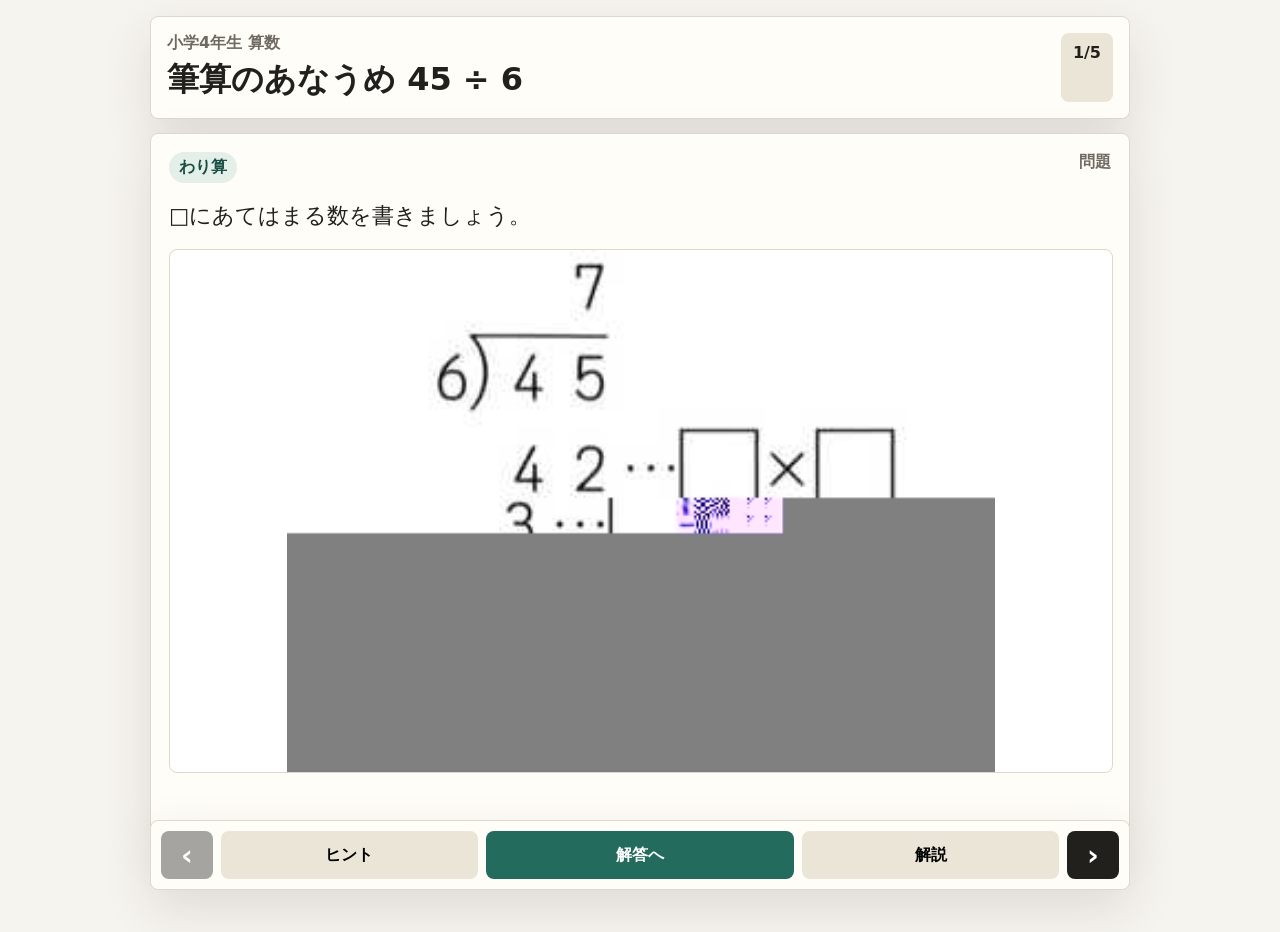
==== index.html @ 958eb4b5 "Use web-sized worksheet images" ====
<!doctype html>
<html lang="ja">
<head>
<meta charset="utf-8">
<meta name="viewport" content="width=device-width,initial-scale=1">
<title>勉強アプリ</title>
<style>
body{margin:0;background:#f6f4ef;color:#22201d;font-family:system-ui,-apple-system,BlinkMacSystemFont,"Segoe UI",sans-serif}.app{width:min(980px,100%);min-height:100vh;margin:auto;padding:16px;display:grid;grid-template-rows:auto 1fr auto;gap:14px}.top,.viewer,.controls{background:#fffdf8;border:1px solid #ded8cc;border-radius:8px;box-shadow:0 18px 50px rgba(52,45,35,.12)}.top{padding:16px;display:flex;justify-content:space-between;gap:12px}.top p{margin:0 0 4px;color:#6f6a61;font-weight:700}.top h1{margin:0;font-size:clamp(1.25rem,3vw,2rem)}.count{padding:10px 12px;border-radius:8px;background:#ebe5d8;font-weight:800}.viewer{padding:18px;overflow:auto}.meta{display:flex;justify-content:space-between;color:#6f6a61;font-weight:700;margin-bottom:14px}.badge{padding:5px 10px;border-radius:999px;background:#e4efe9;color:#174d43}.stack{display:grid;gap:14px}.text{margin:0;font-size:clamp(1.08rem,2.2vw,1.35rem);line-height:1.75;white-space:pre-wrap}.math{padding:14px;border:1px solid #cbd8d2;border-left:6px solid #236b5d;border-radius:8px;background:#f8fbf9;font-family:Consolas,monospace;font-size:clamp(1.25rem,4vw,2rem);font-weight:800;white-space:pre;overflow:auto}.study-image{width:100%;max-height:58vh;object-fit:contain;border:1px solid #ded8cc;border-radius:8px;background:white}.panel{margin-top:16px;padding:14px;border:1px solid #ead4bf;border-radius:8px;background:#fff7ed}.panel-title{margin-bottom:8px;color:#8a451f;font-weight:900}.controls{position:sticky;bottom:10px;padding:10px;display:grid;grid-template-columns:52px 1fr 1.2fr 1fr 52px;gap:8px}button{min-height:48px;border:0;border-radius:8px;font:inherit;font-weight:800}.primary{background:#236b5d;color:white}.secondary{background:#ebe5d8}.icon{background:#22201d;color:white;font-size:1.8rem}button:disabled{opacity:.4}@media(max-width:680px){.app{padding:10px}.top{flex-direction:column}.controls{grid-template-columns:46px 1fr 1fr 46px}.explain{grid-column:2/4}}
</style>
</head>
<body>
<main class="app">
<header class="top"><div><p>小学4年生 算数</p><h1 id="title"></h1></div><div class="count"><span id="now">1</span>/<span id="total">5</span></div></header>
<section class="viewer"><div class="meta"><span class="badge">わり算</span><span id="mode">問題</span></div><div class="stack" id="content"></div><div class="panel" id="hintPanel" hidden><div class="panel-title">ヒント</div><div class="stack" id="hint"></div></div><div class="panel" id="expPanel" hidden><div class="panel-title">解説</div><div class="stack" id="exp"></div></div></section>
<nav class="controls"><button class="icon" id="prev">‹</button><button class="secondary" id="hintBtn">ヒント</button><button class="primary" id="answerBtn">解答へ</button><button class="secondary explain" id="expBtn">解説</button><button class="icon" id="next">›</button></nav>
</main>
<script>
const questions=[
{title:'筆算のあなうめ 45 ÷ 6',prompt:[{type:'text',value:'□にあてはまる数を書きましょう。'},{type:'image',src:'images/page9-division-45-6-web.jpg',alt:'45割る6の筆算の穴埋め問題'}],hints:[{type:'text',value:'商は7です。6×7で42が作れます。あまりは45-42で考えます。'}],answer:[{type:'text',value:'6×7=42、45-42=3 なので、□は 6、7、45、42 です。'}],explanation:[{type:'text',value:'わる数×商を先に書きます。6×7=42。次に、わられる数45から42を引いて、あまり3を求めます。'}]},
{title:'筆算のあなうめ 64 ÷ 8',prompt:[{type:'text',value:'□にあてはまる数を書きましょう。'},{type:'image',src:'images/page9-division-64-8-web.jpg',alt:'64割る8の筆算の穴埋め問題'}],hints:[{type:'text',value:'64は8の段にあります。8×いくつで64になるか考えましょう。'}],answer:[{type:'text',value:'8×8=64、64-64=0 なので、□は 8、8、64、64 です。'}],explanation:[{type:'text',value:'8×8=64だから商は8です。64から64を引くので、あまりは0になります。'}]},
{title:'たしかめ算のあなうめ',prompt:[{type:'text',value:'61 ÷ 9 = 6 あまり 7 の答えは、9×□+□=□ でたしかめられます。□に入る数を書きましょう。'}],hints:[{type:'text',value:'たしかめ算は、わる数×商+あまり=わられる数 です。'}],answer:[{type:'math',value:'9 × 6 + 7 = 61'}],explanation:[{type:'text',value:'9×6=54。54+7=61になるので、答えが正しいとたしかめられます。'}]},
{title:'チョコレートを分ける問題',prompt:[{type:'text',value:'27このチョコレートを一皿に3こずつ分けます。皿は何まいいるでしょうか。筆算とたしかめも書きましょう。'}],hints:[{type:'text',value:'27を3ずつに分けるので、27÷3を考えます。'}],answer:[{type:'math',value:'27 ÷ 3 = 9\n答え 9まい'}],explanation:[{type:'text',value:'3×9=27なので、9皿に分けるとちょうど全部使えます。たしかめは3×9=27です。'}]},
{title:'あめを7人に分ける問題',prompt:[{type:'text',value:'65このあめがあります。同じ数ずつ7人に分けます。1人分は何こになるでしょうか。また、あまりはいくつでしょうか。筆算とたしかめも書きましょう。'}],hints:[{type:'text',value:'65÷7を考えます。7の段で65をこえない一番大きい数を探しましょう。'}],answer:[{type:'math',value:'65 ÷ 7 = 9 あまり 2\n答え 1人分は9こ、あまり2こ'}],explanation:[{type:'text',value:'7×9=63で、65をこえません。65-63=2なので、あまりは2です。たしかめは7×9+2=65です。'}]}
];
let index=0,showAnswer=false,showHint=false,showExp=false;const $=s=>document.querySelector(s);function blocks(el,bs){el.replaceChildren();bs.forEach(b=>{let n;if(b.type==='image'){n=document.createElement('img');n.className='study-image';n.src=b.src;n.alt=b.alt||'';}else{n=document.createElement('p');n.className=b.type==='math'?'math':'text';n.textContent=b.value||'';}el.append(n);});}function render(){const q=questions[index];$('#title').textContent=q.title;$('#now').textContent=index+1;$('#total').textContent=questions.length;$('#mode').textContent=showAnswer?'解答':'問題';blocks($('#content'),showAnswer?q.answer:q.prompt);blocks($('#hint'),q.hints||[]);blocks($('#exp'),q.explanation||[]);$('#hintPanel').hidden=!showHint;$('#expPanel').hidden=!showExp;$('#prev').disabled=index===0;$('#next').disabled=index===questions.length-1;$('#hintBtn').disabled=showAnswer;$('#answerBtn').textContent=showAnswer?'問題へ':'解答へ';}$('#prev').onclick=()=>{if(index>0){index--;showAnswer=showHint=showExp=false;render();}};$('#next').onclick=()=>{if(index<questions.length-1){index++;showAnswer=showHint=showExp=false;render();}};$('#hintBtn').onclick=()=>{showHint=!showHint;render();};$('#answerBtn').onclick=()=>{showAnswer=!showAnswer;showHint=false;render();};$('#expBtn').onclick=()=>{showExp=!showExp;render();};render();
</script>
</body>
</html>
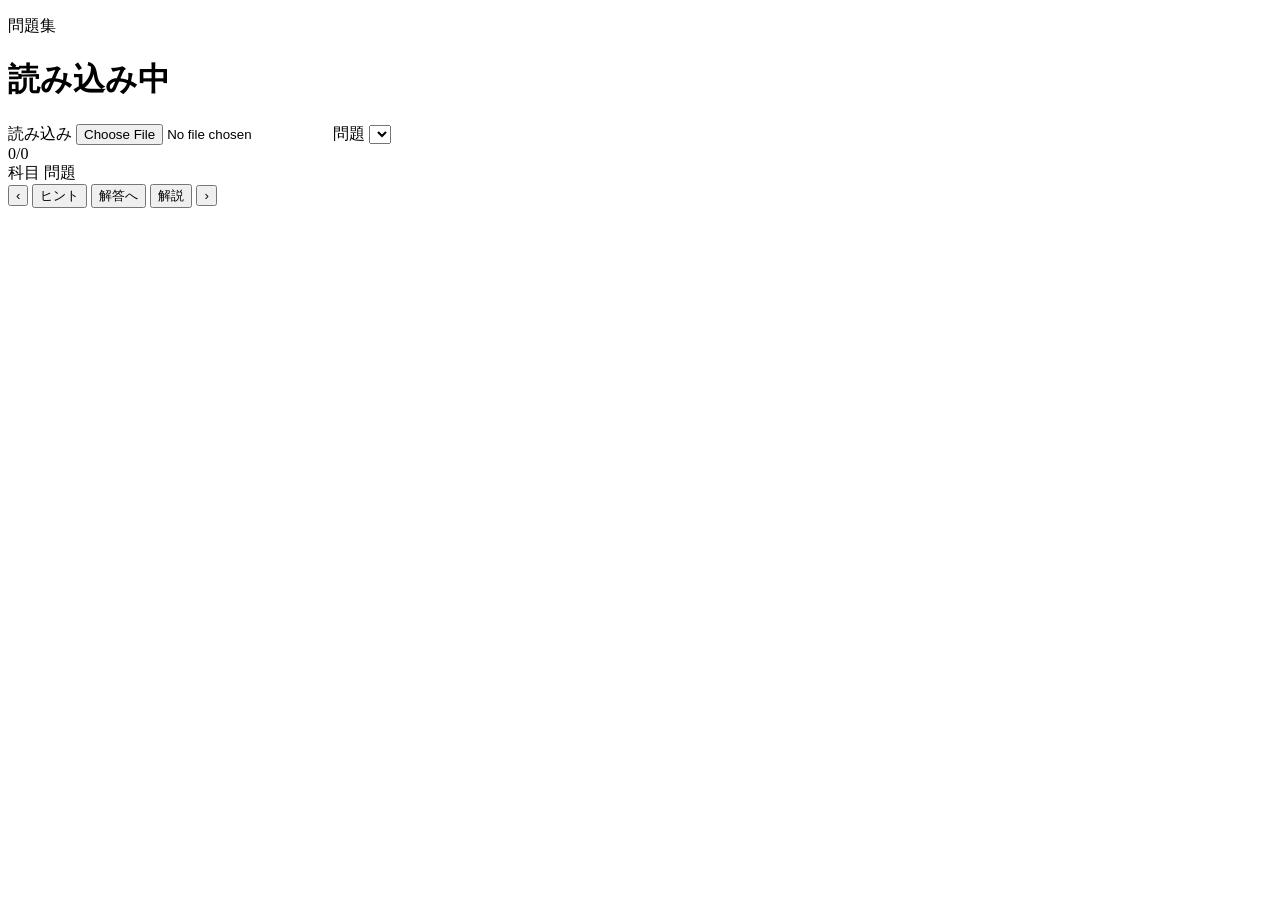
==== commit aaca6404: "Use normal text app entrypoint" ====
--- a/index.html
+++ b/index.html
@@ -1,28 +1,66 @@
 <!doctype html>
 <html lang="ja">
-<head>
-<meta charset="utf-8">
-<meta name="viewport" content="width=device-width,initial-scale=1">
-<title>勉強アプリ</title>
-<style>
-body{margin:0;background:#f6f4ef;color:#22201d;font-family:system-ui,-apple-system,BlinkMacSystemFont,"Segoe UI",sans-serif}.app{width:min(980px,100%);min-height:100vh;margin:auto;padding:16px;display:grid;grid-template-rows:auto 1fr auto;gap:14px}.top,.viewer,.controls{background:#fffdf8;border:1px solid #ded8cc;border-radius:8px;box-shadow:0 18px 50px rgba(52,45,35,.12)}.top{padding:16px;display:flex;justify-content:space-between;gap:12px}.top p{margin:0 0 4px;color:#6f6a61;font-weight:700}.top h1{margin:0;font-size:clamp(1.25rem,3vw,2rem)}.count{padding:10px 12px;border-radius:8px;background:#ebe5d8;font-weight:800}.viewer{padding:18px;overflow:auto}.meta{display:flex;justify-content:space-between;color:#6f6a61;font-weight:700;margin-bottom:14px}.badge{padding:5px 10px;border-radius:999px;background:#e4efe9;color:#174d43}.stack{display:grid;gap:14px}.text{margin:0;font-size:clamp(1.08rem,2.2vw,1.35rem);line-height:1.75;white-space:pre-wrap}.math{padding:14px;border:1px solid #cbd8d2;border-left:6px solid #236b5d;border-radius:8px;background:#f8fbf9;font-family:Consolas,monospace;font-size:clamp(1.25rem,4vw,2rem);font-weight:800;white-space:pre;overflow:auto}.study-image{width:100%;max-height:58vh;object-fit:contain;border:1px solid #ded8cc;border-radius:8px;background:white}.panel{margin-top:16px;padding:14px;border:1px solid #ead4bf;border-radius:8px;background:#fff7ed}.panel-title{margin-bottom:8px;color:#8a451f;font-weight:900}.controls{position:sticky;bottom:10px;padding:10px;display:grid;grid-template-columns:52px 1fr 1.2fr 1fr 52px;gap:8px}button{min-height:48px;border:0;border-radius:8px;font:inherit;font-weight:800}.primary{background:#236b5d;color:white}.secondary{background:#ebe5d8}.icon{background:#22201d;color:white;font-size:1.8rem}button:disabled{opacity:.4}@media(max-width:680px){.app{padding:10px}.top{flex-direction:column}.controls{grid-template-columns:46px 1fr 1fr 46px}.explain{grid-column:2/4}}
-</style>
-</head>
-<body>
-<main class="app">
-<header class="top"><div><p>小学4年生 算数</p><h1 id="title"></h1></div><div class="count"><span id="now">1</span>/<span id="total">5</span></div></header>
-<section class="viewer"><div class="meta"><span class="badge">わり算</span><span id="mode">問題</span></div><div class="stack" id="content"></div><div class="panel" id="hintPanel" hidden><div class="panel-title">ヒント</div><div class="stack" id="hint"></div></div><div class="panel" id="expPanel" hidden><div class="panel-title">解説</div><div class="stack" id="exp"></div></div></section>
-<nav class="controls"><button class="icon" id="prev">‹</button><button class="secondary" id="hintBtn">ヒント</button><button class="primary" id="answerBtn">解答へ</button><button class="secondary explain" id="expBtn">解説</button><button class="icon" id="next">›</button></nav>
-</main>
-<script>
-const questions=[
-{title:'筆算のあなうめ 45 ÷ 6',prompt:[{type:'text',value:'□にあてはまる数を書きましょう。'},{type:'image',src:'images/page9-division-45-6-web.jpg',alt:'45割る6の筆算の穴埋め問題'}],hints:[{type:'text',value:'商は7です。6×7で42が作れます。あまりは45-42で考えます。'}],answer:[{type:'text',value:'6×7=42、45-42=3 なので、□は 6、7、45、42 です。'}],explanation:[{type:'text',value:'わる数×商を先に書きます。6×7=42。次に、わられる数45から42を引いて、あまり3を求めます。'}]},
-{title:'筆算のあなうめ 64 ÷ 8',prompt:[{type:'text',value:'□にあてはまる数を書きましょう。'},{type:'image',src:'images/page9-division-64-8-web.jpg',alt:'64割る8の筆算の穴埋め問題'}],hints:[{type:'text',value:'64は8の段にあります。8×いくつで64になるか考えましょう。'}],answer:[{type:'text',value:'8×8=64、64-64=0 なので、□は 8、8、64、64 です。'}],explanation:[{type:'text',value:'8×8=64だから商は8です。64から64を引くので、あまりは0になります。'}]},
-{title:'たしかめ算のあなうめ',prompt:[{type:'text',value:'61 ÷ 9 = 6 あまり 7 の答えは、9×□+□=□ でたしかめられます。□に入る数を書きましょう。'}],hints:[{type:'text',value:'たしかめ算は、わる数×商+あまり=わられる数 です。'}],answer:[{type:'math',value:'9 × 6 + 7 = 61'}],explanation:[{type:'text',value:'9×6=54。54+7=61になるので、答えが正しいとたしかめられます。'}]},
-{title:'チョコレートを分ける問題',prompt:[{type:'text',value:'27このチョコレートを一皿に3こずつ分けます。皿は何まいいるでしょうか。筆算とたしかめも書きましょう。'}],hints:[{type:'text',value:'27を3ずつに分けるので、27÷3を考えます。'}],answer:[{type:'math',value:'27 ÷ 3 = 9\n答え 9まい'}],explanation:[{type:'text',value:'3×9=27なので、9皿に分けるとちょうど全部使えます。たしかめは3×9=27です。'}]},
-{title:'あめを7人に分ける問題',prompt:[{type:'text',value:'65このあめがあります。同じ数ずつ7人に分けます。1人分は何こになるでしょうか。また、あまりはいくつでしょうか。筆算とたしかめも書きましょう。'}],hints:[{type:'text',value:'65÷7を考えます。7の段で65をこえない一番大きい数を探しましょう。'}],answer:[{type:'math',value:'65 ÷ 7 = 9 あまり 2\n答え 1人分は9こ、あまり2こ'}],explanation:[{type:'text',value:'7×9=63で、65をこえません。65-63=2なので、あまりは2です。たしかめは7×9+2=65です。'}]}
-];
-let index=0,showAnswer=false,showHint=false,showExp=false;const $=s=>document.querySelector(s);function blocks(el,bs){el.replaceChildren();bs.forEach(b=>{let n;if(b.type==='image'){n=document.createElement('img');n.className='study-image';n.src=b.src;n.alt=b.alt||'';}else{n=document.createElement('p');n.className=b.type==='math'?'math':'text';n.textContent=b.value||'';}el.append(n);});}function render(){const q=questions[index];$('#title').textContent=q.title;$('#now').textContent=index+1;$('#total').textContent=questions.length;$('#mode').textContent=showAnswer?'解答':'問題';blocks($('#content'),showAnswer?q.answer:q.prompt);blocks($('#hint'),q.hints||[]);blocks($('#exp'),q.explanation||[]);$('#hintPanel').hidden=!showHint;$('#expPanel').hidden=!showExp;$('#prev').disabled=index===0;$('#next').disabled=index===questions.length-1;$('#hintBtn').disabled=showAnswer;$('#answerBtn').textContent=showAnswer?'問題へ':'解答へ';}$('#prev').onclick=()=>{if(index>0){index--;showAnswer=showHint=showExp=false;render();}};$('#next').onclick=()=>{if(index<questions.length-1){index++;showAnswer=showHint=showExp=false;render();}};$('#hintBtn').onclick=()=>{showHint=!showHint;render();};$('#answerBtn').onclick=()=>{showAnswer=!showAnswer;showHint=false;render();};$('#expBtn').onclick=()=>{showExp=!showExp;render();};render();
-</script>
-</body>
+  <head>
+    <meta charset="utf-8">
+    <meta name="viewport" content="width=device-width, initial-scale=1">
+    <title>勉強アプリ</title>
+    <link rel="stylesheet" href="styles.css">
+  </head>
+  <body>
+    <main class="app">
+      <header class="topbar">
+        <div>
+          <p class="eyebrow" id="deckTitle">問題集</p>
+          <h1 id="questionTitle">読み込み中</h1>
+        </div>
+        <div class="top-actions">
+          <label class="file-button">
+            読み込み
+            <input type="file" id="deckFileInput" accept="application/json,.json">
+          </label>
+          <label class="question-picker">
+            <span>問題</span>
+            <select id="questionSelect" aria-label="問題を選ぶ"></select>
+          </label>
+          <div class="progress" aria-live="polite">
+            <span id="currentNumber">0</span>/<span id="totalNumber">0</span>
+          </div>
+        </div>
+      </header>
+
+      <section class="viewer" aria-live="polite">
+        <div class="meta-row">
+          <span class="badge" id="subjectBadge">科目</span>
+          <span class="muted" id="pageMode">問題</span>
+        </div>
+
+        <div class="content-stack" id="contentArea"></div>
+
+        <div class="reveal-panel" id="hintPanel" hidden>
+          <div class="panel-heading">ヒント</div>
+          <div id="hintArea"></div>
+        </div>
+
+        <div class="reveal-panel" id="explanationPanel" hidden>
+          <div class="panel-heading">解説</div>
+          <div id="explanationArea"></div>
+        </div>
+      </section>
+
+      <nav class="controls" aria-label="問題操作">
+        <button type="button" class="icon-button" id="prevButton" aria-label="前の問題" title="前の問題">
+          <span aria-hidden="true">&lsaquo;</span>
+        </button>
+        <button type="button" class="secondary" id="hintButton">ヒント</button>
+        <button type="button" class="primary" id="toggleAnswerButton">解答へ</button>
+        <button type="button" class="secondary" id="explanationButton">解説</button>
+        <button type="button" class="icon-button" id="nextButton" aria-label="次の問題" title="次の問題">
+          <span aria-hidden="true">&rsaquo;</span>
+        </button>
+      </nav>
+    </main>
+
+    <script src="questions-data.js"></script>
+    <script src="app.js"></script>
+  </body>
 </html>
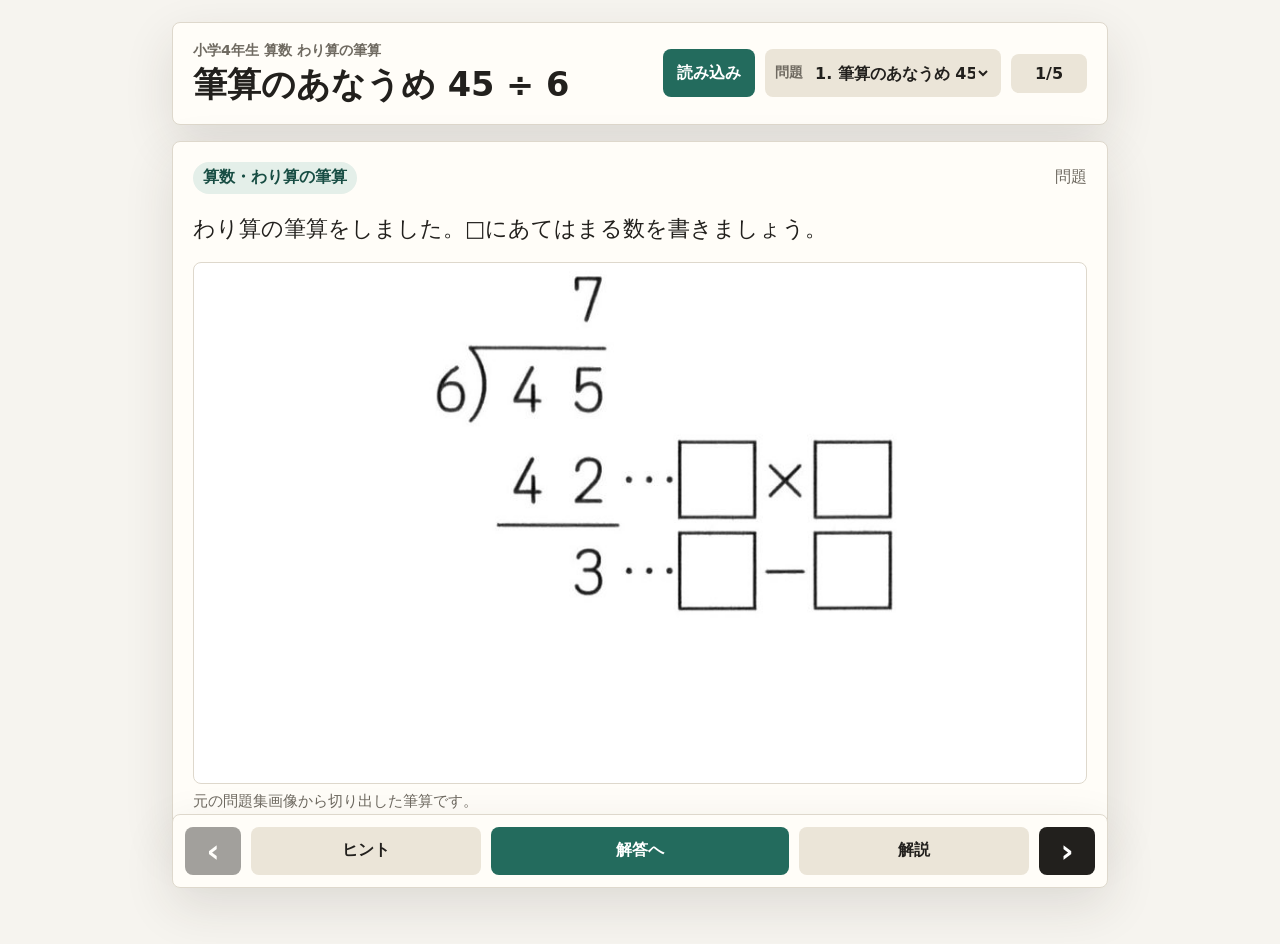
==== commit 76aece21: "Bust Pages asset cache" ====
--- a/index.html
+++ b/index.html
@@ -4,7 +4,7 @@
     <meta charset="utf-8">
     <meta name="viewport" content="width=device-width, initial-scale=1">
     <title>勉強アプリ</title>
-    <link rel="stylesheet" href="styles.css">
+    <link rel="stylesheet" href="styles.css?v=20260614-1">
   </head>
   <body>
     <main class="app">
@@ -60,7 +60,7 @@
       </nav>
     </main>
 
-    <script src="questions-data.js"></script>
-    <script src="app.js"></script>
+    <script src="questions-data.js?v=20260614-1"></script>
+    <script src="app.js?v=20260614-1"></script>
   </body>
 </html>
--- a/styles.css
+++ b/styles.css
@@ -0,0 +1,377 @@
+:root {
+  color-scheme: light;
+  --bg: #f6f4ef;
+  --surface: #fffdf8;
+  --ink: #22201d;
+  --muted: #6f6a61;
+  --line: #ded8cc;
+  --accent: #236b5d;
+  --accent-strong: #174d43;
+  --warm: #c76d3a;
+  --shadow: 0 18px 50px rgba(52, 45, 35, 0.12);
+}
+
+* {
+  box-sizing: border-box;
+}
+
+body {
+  margin: 0;
+  min-height: 100vh;
+  background: var(--bg);
+  color: var(--ink);
+  font-family: system-ui, -apple-system, BlinkMacSystemFont, "Segoe UI", sans-serif;
+}
+
+button {
+  min-height: 48px;
+  border: 0;
+  border-radius: 8px;
+  font: inherit;
+  font-weight: 700;
+  touch-action: manipulation;
+}
+
+.app {
+  width: min(980px, 100%);
+  min-height: 100vh;
+  margin: 0 auto;
+  padding: 22px;
+  display: grid;
+  grid-template-rows: auto 1fr auto;
+  gap: 16px;
+}
+
+.topbar,
+.viewer,
+.controls {
+  background: var(--surface);
+  border: 1px solid var(--line);
+  box-shadow: var(--shadow);
+}
+
+.topbar {
+  border-radius: 8px;
+  padding: 18px 20px;
+  display: flex;
+  align-items: center;
+  justify-content: space-between;
+  gap: 16px;
+}
+
+.top-actions {
+  display: flex;
+  align-items: center;
+  gap: 10px;
+}
+
+.file-button {
+  min-height: 48px;
+  padding: 0 14px;
+  border-radius: 8px;
+  display: inline-flex;
+  align-items: center;
+  justify-content: center;
+  background: var(--accent);
+  color: white;
+  font-weight: 800;
+}
+
+.file-button input {
+  position: absolute;
+  inline-size: 1px;
+  block-size: 1px;
+  opacity: 0;
+}
+
+.question-picker {
+  min-height: 48px;
+  padding: 4px 10px;
+  border-radius: 8px;
+  display: inline-flex;
+  align-items: center;
+  gap: 8px;
+  background: #ebe5d8;
+  color: var(--ink);
+  font-weight: 800;
+}
+
+.question-picker span {
+  color: var(--muted);
+  font-size: 0.86rem;
+}
+
+.question-picker select {
+  max-width: 180px;
+  border: 0;
+  background: transparent;
+  color: var(--ink);
+  font: inherit;
+  font-weight: 800;
+}
+
+.eyebrow,
+.muted {
+  color: var(--muted);
+}
+
+.eyebrow {
+  margin: 0 0 4px;
+  font-size: 0.9rem;
+  font-weight: 700;
+}
+
+h1 {
+  margin: 0;
+  font-size: clamp(1.35rem, 3vw, 2.1rem);
+  line-height: 1.25;
+}
+
+.progress {
+  min-width: 76px;
+  padding: 10px 12px;
+  border-radius: 8px;
+  background: #ebe5d8;
+  text-align: center;
+  font-weight: 800;
+}
+
+.viewer {
+  border-radius: 8px;
+  padding: 20px;
+  overflow: auto;
+}
+
+.meta-row {
+  display: flex;
+  align-items: center;
+  justify-content: space-between;
+  gap: 12px;
+  margin-bottom: 16px;
+}
+
+.badge {
+  display: inline-flex;
+  align-items: center;
+  min-height: 32px;
+  padding: 5px 10px;
+  border-radius: 999px;
+  background: #e4efe9;
+  color: var(--accent-strong);
+  font-weight: 800;
+}
+
+.content-stack,
+.rich-content {
+  display: grid;
+  gap: 14px;
+}
+
+.text-block {
+  margin: 0;
+  font-size: clamp(1.08rem, 2.2vw, 1.35rem);
+  line-height: 1.75;
+  white-space: pre-wrap;
+}
+
+.math-block {
+  width: 100%;
+  padding: 18px;
+  border: 1px solid #cbd8d2;
+  border-left: 6px solid var(--accent);
+  border-radius: 8px;
+  background: #f8fbf9;
+  font-family: "SF Mono", Consolas, "Courier New", monospace;
+  font-size: clamp(1.35rem, 4vw, 2.25rem);
+  font-weight: 800;
+  line-height: 1.45;
+  overflow-x: auto;
+  white-space: pre;
+}
+
+.division-block {
+  width: 100%;
+  padding: 18px;
+  border: 1px solid #cbd8d2;
+  border-left: 6px solid var(--accent);
+  border-radius: 8px;
+  background: #f8fbf9;
+  overflow-x: auto;
+}
+
+.division-expression {
+  margin-bottom: 16px;
+  font-size: clamp(1.1rem, 2.6vw, 1.55rem);
+  font-weight: 900;
+}
+
+.division-layout {
+  min-width: 420px;
+  display: flex;
+  align-items: center;
+  gap: 28px;
+}
+
+.long-division {
+  display: grid;
+  grid-template-columns: 2.2ch 4.4ch;
+  grid-template-rows: auto auto auto auto;
+  align-items: end;
+  color: var(--ink);
+  font-family: "SF Mono", Consolas, "Courier New", monospace;
+  font-size: clamp(2rem, 6vw, 3.25rem);
+  font-weight: 800;
+  line-height: 1.1;
+}
+
+.division-quotient {
+  grid-column: 2;
+  grid-row: 1;
+  padding-right: 0.3ch;
+  text-align: center;
+}
+
+.division-divisor {
+  grid-column: 1;
+  grid-row: 2;
+  padding-right: 0.3ch;
+  text-align: right;
+}
+
+.division-dividend {
+  grid-column: 2;
+  grid-row: 2;
+  padding: 0 0.35ch 0.08em 0.55ch;
+  border-top: 4px solid var(--ink);
+  border-left: 4px solid var(--ink);
+  text-align: right;
+}
+
+.division-product {
+  grid-column: 2;
+  grid-row: 3;
+  margin-left: 0.55ch;
+  padding-right: 0.35ch;
+  border-bottom: 4px solid var(--ink);
+  text-align: right;
+}
+
+.division-remainder {
+  grid-column: 2;
+  grid-row: 4;
+  padding-right: 0.35ch;
+  text-align: right;
+}
+
+.division-notes {
+  display: grid;
+  gap: 10px;
+  color: var(--muted);
+  font-size: clamp(1rem, 2.2vw, 1.3rem);
+  font-weight: 800;
+  white-space: nowrap;
+}
+
+.study-image {
+  width: 100%;
+  max-height: 58vh;
+  object-fit: contain;
+  border: 1px solid var(--line);
+  border-radius: 8px;
+  background: #ffffff;
+}
+
+.image-caption {
+  margin: -6px 0 0;
+  color: var(--muted);
+  font-size: 0.92rem;
+}
+
+.reveal-panel {
+  margin-top: 18px;
+  padding: 16px;
+  border: 1px solid #ead4bf;
+  border-radius: 8px;
+  background: #fff7ed;
+}
+
+.panel-heading {
+  margin-bottom: 8px;
+  color: #8a451f;
+  font-weight: 900;
+}
+
+.controls {
+  position: sticky;
+  bottom: 12px;
+  border-radius: 8px;
+  padding: 12px;
+  display: grid;
+  grid-template-columns: 56px 1fr 1.3fr 1fr 56px;
+  gap: 10px;
+}
+
+.primary {
+  background: var(--accent);
+  color: white;
+}
+
+.secondary {
+  background: #ebe5d8;
+  color: var(--ink);
+}
+
+.icon-button {
+  background: var(--ink);
+  color: white;
+  font-size: 2rem;
+  line-height: 1;
+}
+
+button:disabled {
+  cursor: not-allowed;
+  opacity: 0.42;
+}
+
+button:not(:disabled):active {
+  transform: translateY(1px);
+}
+
+.empty-state {
+  min-height: 280px;
+  display: grid;
+  place-items: center;
+  color: var(--muted);
+  text-align: center;
+}
+
+@media (max-width: 680px) {
+  .app {
+    padding: 12px;
+    gap: 12px;
+  }
+
+  .topbar {
+    align-items: flex-start;
+    padding: 16px;
+    flex-direction: column;
+  }
+
+  .top-actions {
+    width: 100%;
+    justify-content: space-between;
+    flex-wrap: wrap;
+  }
+
+  .viewer {
+    padding: 16px;
+  }
+
+  .controls {
+    grid-template-columns: 48px 1fr 1fr 48px;
+  }
+
+  #explanationButton {
+    grid-column: 2 / 4;
+  }
+}
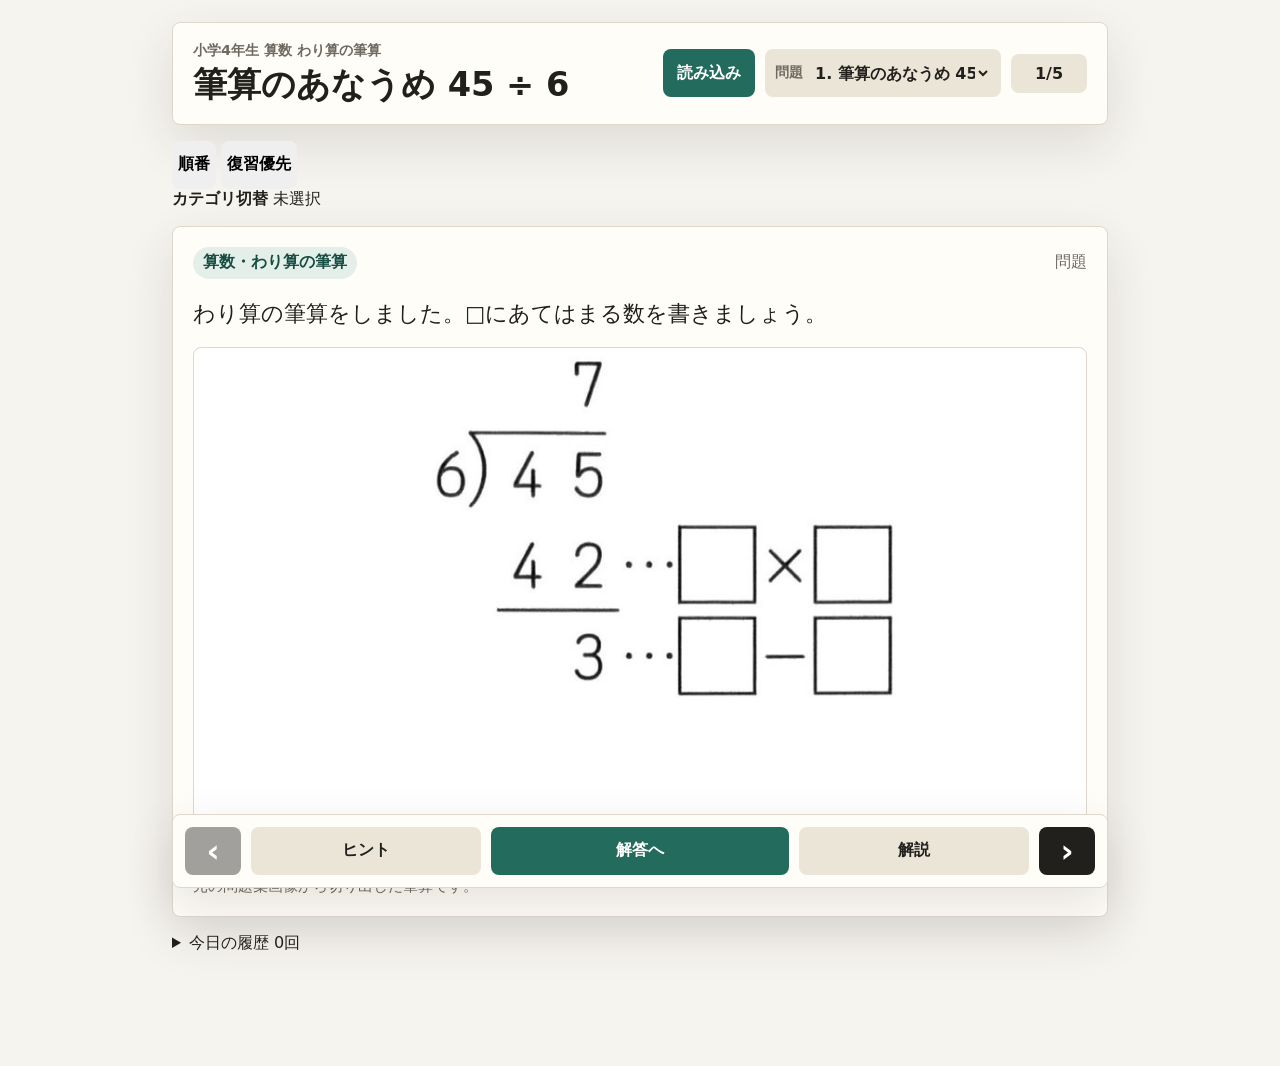
==== commit 19bb12a7: "Update category-based study modes" ====
--- a/index.html
+++ b/index.html
@@ -4,7 +4,7 @@
     <meta charset="utf-8">
     <meta name="viewport" content="width=device-width, initial-scale=1">
     <title>勉強アプリ</title>
-    <link rel="stylesheet" href="styles.css?v=20260614-1">
+    <link rel="stylesheet" href="styles.css?v=20260614-3">
   </head>
   <body>
     <main class="app">
@@ -28,6 +28,20 @@
         </div>
       </header>
 
+      <section class="study-settings" aria-label="学習設定">
+        <div class="mode-switch" role="radiogroup" aria-label="学習モード">
+          <button type="button" class="mode-button active" id="sequentialModeButton" data-mode="sequential" aria-pressed="true">順番</button>
+          <button type="button" class="mode-button" id="adaptiveModeButton" data-mode="adaptive" aria-pressed="false">復習優先</button>
+        </div>
+        <div class="category-panel">
+          <div class="panel-row">
+            <strong>カテゴリ切替</strong>
+            <span class="category-current" id="currentCategoryLabel">未選択</span>
+          </div>
+          <div class="category-list" id="categoryList"></div>
+        </div>
+      </section>
+
       <section class="viewer" aria-live="polite">
         <div class="meta-row">
           <span class="badge" id="subjectBadge">科目</span>
@@ -45,6 +59,38 @@
           <div class="panel-heading">解説</div>
           <div id="explanationArea"></div>
         </div>
+
+        <section class="grading-panel" id="gradingPanel" hidden>
+          <div>
+            <div class="panel-heading">自己採点</div>
+            <p class="grading-note" id="gradingNote">紙に書いた答えを見直して、でき具合を選んでください。</p>
+          </div>
+          <div class="grade-buttons" id="gradeButtons">
+            <button type="button" class="grade again" data-grade="again">Again</button>
+            <button type="button" class="grade hard" data-grade="hard">Hard</button>
+            <button type="button" class="grade good" data-grade="good">Good</button>
+            <button type="button" class="grade easy" data-grade="easy">Easy</button>
+          </div>
+          <p class="saved-note" id="savedNote" hidden></p>
+        </section>
+      </section>
+
+      <section class="history-panel" aria-label="今日の学習履歴">
+        <details id="historyDetails">
+          <summary>
+            <span>今日の履歴</span>
+            <span class="history-count" id="todayCount">0回</span>
+          </summary>
+          <div class="history-actions">
+            <button type="button" class="secondary small-button" id="exportLearningButton">エクスポート</button>
+            <label class="secondary small-button import-button">
+              インポート
+              <input type="file" id="importLearningInput" accept="application/json,.json">
+            </label>
+          </div>
+          <div class="history-summary" id="historySummary"></div>
+          <div class="history-log" id="historyLog"></div>
+        </details>
       </section>
 
       <nav class="controls" aria-label="問題操作">
@@ -60,7 +106,7 @@
       </nav>
     </main>
 
-    <script src="questions-data.js?v=20260614-1"></script>
-    <script src="app.js?v=20260614-1"></script>
+    <script src="questions-data.js?v=20260614-3"></script>
+    <script src="app.js?v=20260614-3"></script>
   </body>
 </html>
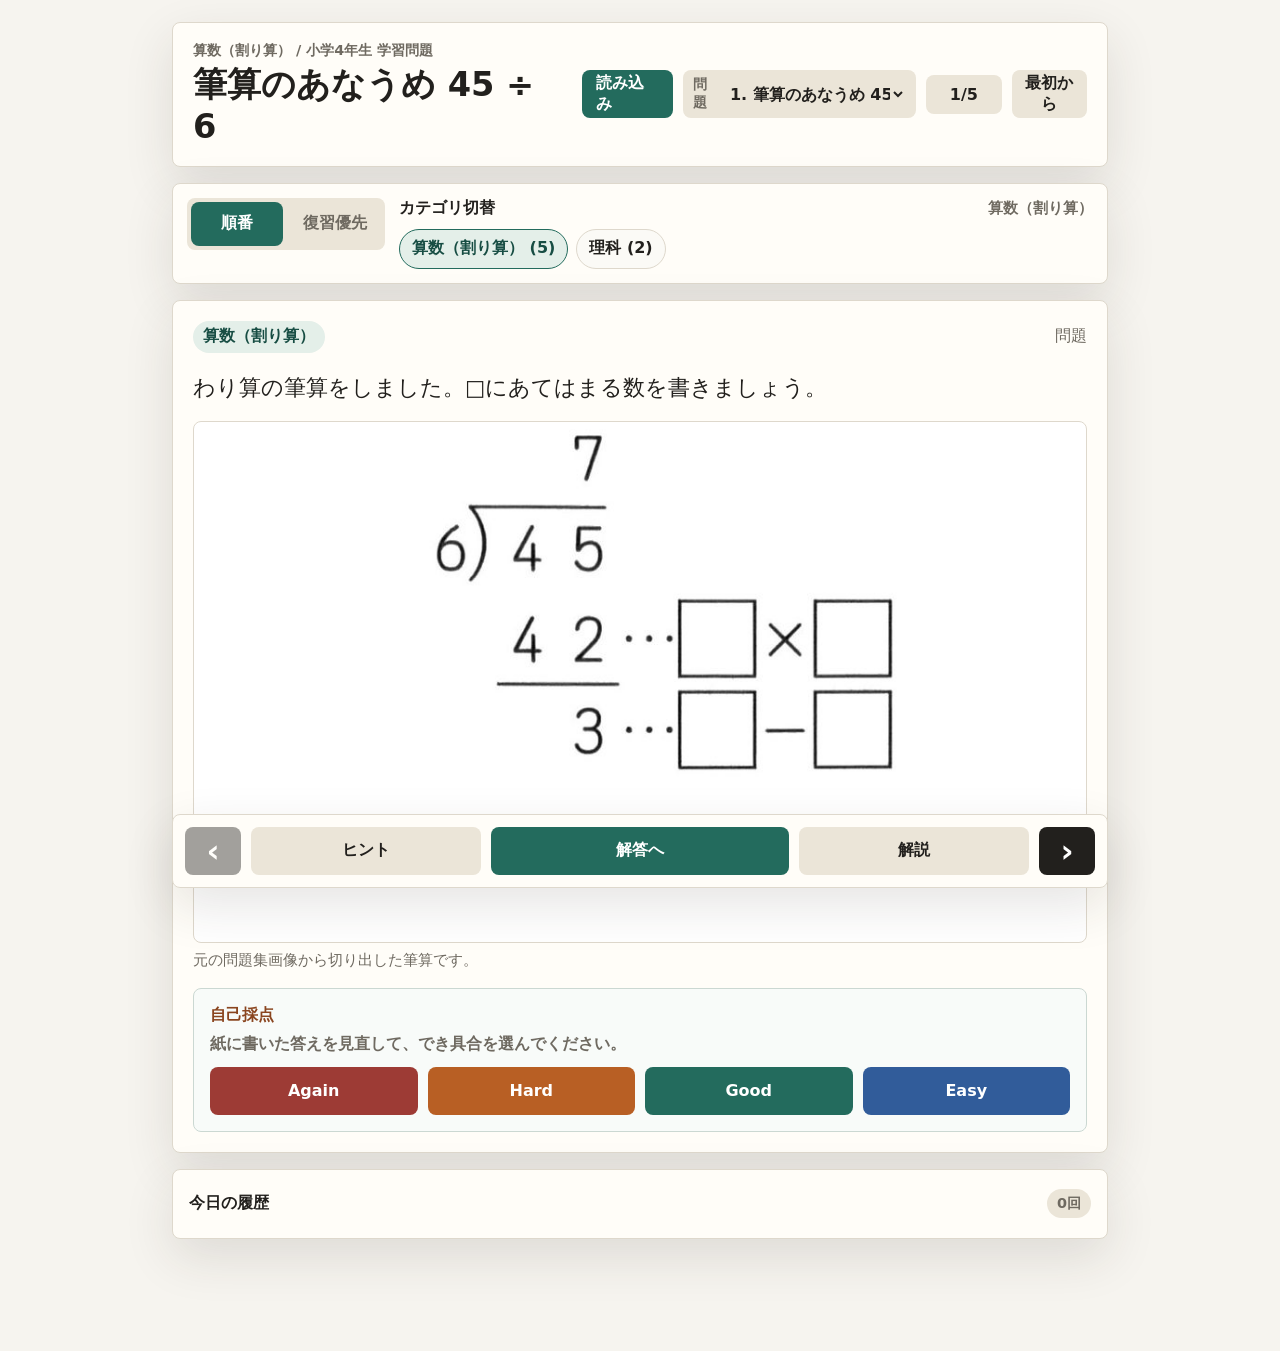
==== commit 22d910f9: "Add start and completion screens" ====
--- a/index.html
+++ b/index.html
@@ -4,7 +4,7 @@
     <meta charset="utf-8">
     <meta name="viewport" content="width=device-width, initial-scale=1">
     <title>勉強アプリ</title>
-    <link rel="stylesheet" href="styles.css?v=20260614-3">
+    <link rel="stylesheet" href="styles.css?v=20260614-4">
   </head>
   <body>
     <main class="app">
@@ -25,6 +25,7 @@
           <div class="progress" aria-live="polite">
             <span id="currentNumber">0</span>/<span id="totalNumber">0</span>
           </div>
+          <button type="button" class="secondary restart-button" id="restartButton">最初から</button>
         </div>
       </header>
 
@@ -106,7 +107,7 @@
       </nav>
     </main>
 
-    <script src="questions-data.js?v=20260614-3"></script>
-    <script src="app.js?v=20260614-3"></script>
+    <script src="questions-data.js?v=20260614-4"></script>
+    <script src="app.js?v=20260614-4"></script>
   </body>
 </html>
--- a/styles.css
+++ b/styles.css
@@ -38,13 +38,15 @@
   margin: 0 auto;
   padding: 22px;
   display: grid;
-  grid-template-rows: auto 1fr auto;
+  grid-template-rows: auto auto minmax(0, 1fr) auto auto;
   gap: 16px;
 }
 
 .topbar,
 .viewer,
-.controls {
+.controls,
+.study-settings,
+.history-panel {
   background: var(--surface);
   border: 1px solid var(--line);
   box-shadow: var(--shadow);
@@ -63,6 +65,87 @@
   display: flex;
   align-items: center;
   gap: 10px;
+}
+
+.study-settings {
+  border-radius: 8px;
+  padding: 14px;
+  display: grid;
+  grid-template-columns: auto 1fr;
+  gap: 14px;
+  align-items: start;
+}
+
+.mode-switch {
+  display: grid;
+  grid-template-columns: 1fr 1fr;
+  gap: 6px;
+  padding: 4px;
+  border-radius: 8px;
+  background: #ebe5d8;
+}
+
+.mode-button {
+  min-height: 44px;
+  padding: 0 14px;
+  background: transparent;
+  color: var(--muted);
+}
+
+.mode-button.active {
+  background: var(--accent);
+  color: white;
+}
+
+.category-panel {
+  display: grid;
+  gap: 10px;
+}
+
+.panel-row {
+  display: flex;
+  align-items: center;
+  justify-content: space-between;
+  gap: 10px;
+}
+
+.text-button {
+  min-height: 36px;
+  padding: 0 10px;
+  background: transparent;
+  color: var(--accent);
+  font-weight: 900;
+}
+
+.category-list {
+  display: flex;
+  flex-wrap: wrap;
+  gap: 8px;
+}
+
+.category-current {
+  color: var(--muted);
+  font-size: 0.92rem;
+  font-weight: 800;
+}
+
+.category-chip {
+  min-height: 40px;
+  padding: 0 12px;
+  border: 1px solid var(--line);
+  border-radius: 999px;
+  display: inline-flex;
+  align-items: center;
+  gap: 7px;
+  background: #fbfaf6;
+  color: var(--ink);
+  font-weight: 800;
+}
+
+.category-chip.active {
+  border-color: var(--accent);
+  background: #e4efe9;
+  color: var(--accent-strong);
 }
 
 .file-button {
@@ -301,6 +384,140 @@
   font-weight: 900;
 }
 
+.grading-panel {
+  margin-top: 18px;
+  padding: 16px;
+  border: 1px solid #cbd8d2;
+  border-radius: 8px;
+  display: grid;
+  gap: 12px;
+  background: #f8fbf9;
+}
+
+.grading-note,
+.saved-note {
+  margin: 0;
+  color: var(--muted);
+  font-weight: 700;
+}
+
+.saved-note {
+  color: var(--accent-strong);
+}
+
+.grade-buttons {
+  display: grid;
+  grid-template-columns: repeat(4, 1fr);
+  gap: 10px;
+}
+
+.grade {
+  color: white;
+}
+
+.grade.again {
+  background: #9d3b35;
+}
+
+.grade.hard {
+  background: #b85f24;
+}
+
+.grade.good {
+  background: #236b5d;
+}
+
+.grade.easy {
+  background: #315c9a;
+}
+
+.history-panel {
+  border-radius: 8px;
+  padding: 14px 16px;
+}
+
+.history-panel summary {
+  min-height: 40px;
+  display: flex;
+  align-items: center;
+  justify-content: space-between;
+  gap: 12px;
+  cursor: pointer;
+  font-weight: 900;
+}
+
+.history-count {
+  padding: 5px 10px;
+  border-radius: 999px;
+  background: #ebe5d8;
+  color: var(--muted);
+  font-size: 0.9rem;
+}
+
+.history-actions {
+  margin: 12px 0;
+  display: flex;
+  flex-wrap: wrap;
+  gap: 8px;
+}
+
+.small-button {
+  min-height: 40px;
+  padding: 0 12px;
+  border-radius: 8px;
+  display: inline-flex;
+  align-items: center;
+  justify-content: center;
+  font-weight: 900;
+}
+
+.import-button input {
+  position: absolute;
+  inline-size: 1px;
+  block-size: 1px;
+  opacity: 0;
+}
+
+.history-summary,
+.history-log {
+  display: grid;
+  gap: 8px;
+}
+
+.history-log {
+  margin-top: 12px;
+  padding-top: 12px;
+  border-top: 1px solid var(--line);
+}
+
+.summary-row,
+.log-row {
+  display: grid;
+  grid-template-columns: minmax(160px, 1fr) auto auto auto;
+  gap: 10px;
+  align-items: center;
+  padding: 10px;
+  border: 1px solid var(--line);
+  border-radius: 8px;
+  background: #fbfaf6;
+  color: var(--muted);
+  font-size: 0.92rem;
+}
+
+.log-row {
+  grid-template-columns: 64px minmax(160px, 1fr) auto auto auto;
+}
+
+.summary-row strong,
+.log-row strong {
+  color: var(--ink);
+}
+
+.empty-history {
+  margin: 0;
+  color: var(--muted);
+}
+
 .controls {
   position: sticky;
   bottom: 12px;
@@ -363,10 +580,23 @@
     flex-wrap: wrap;
   }
 
+  .study-settings {
+    grid-template-columns: 1fr;
+  }
+
   .viewer {
     padding: 16px;
   }
 
+  .grade-buttons {
+    grid-template-columns: 1fr 1fr;
+  }
+
+  .summary-row,
+  .log-row {
+    grid-template-columns: 1fr;
+  }
+
   .controls {
     grid-template-columns: 48px 1fr 1fr 48px;
   }
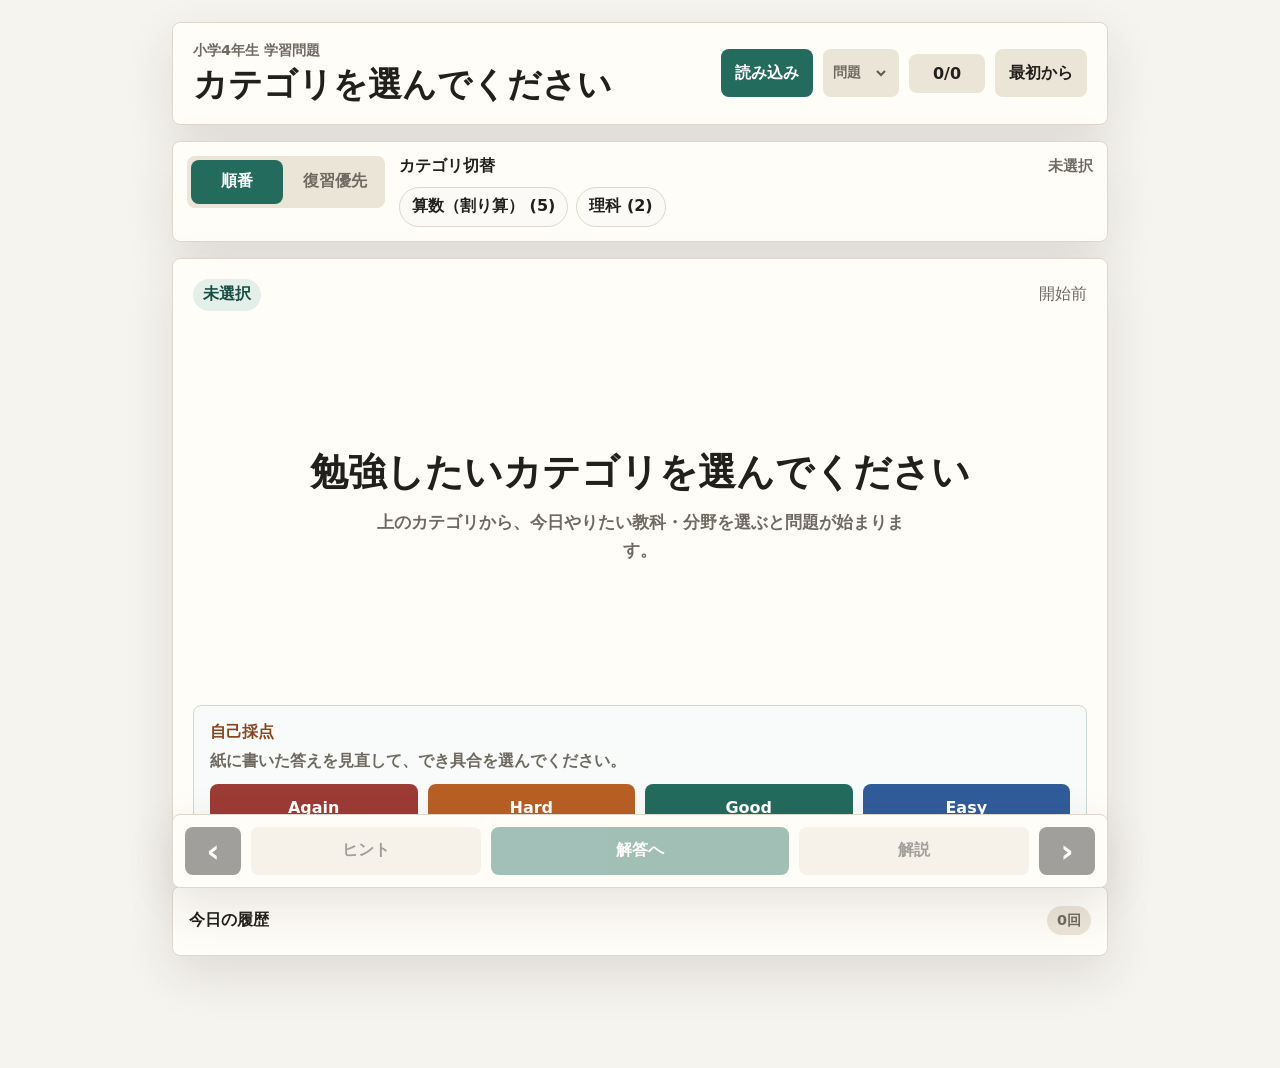
==== commit 3654f831: "Add science spring animal questions" ====
--- a/index.html
+++ b/index.html
@@ -4,7 +4,7 @@
     <meta charset="utf-8">
     <meta name="viewport" content="width=device-width, initial-scale=1">
     <title>勉強アプリ</title>
-    <link rel="stylesheet" href="styles.css?v=20260614-4">
+    <link rel="stylesheet" href="styles.css?v=20260614-5">
   </head>
   <body>
     <main class="app">
@@ -107,7 +107,7 @@
       </nav>
     </main>
 
-    <script src="questions-data.js?v=20260614-4"></script>
-    <script src="app.js?v=20260614-4"></script>
+    <script src="questions-data.js?v=20260614-5"></script>
+    <script src="app.js?v=20260614-5"></script>
   </body>
 </html>
--- a/styles.css
+++ b/styles.css
@@ -160,6 +160,12 @@
   font-weight: 800;
 }
 
+.restart-button {
+  min-height: 48px;
+  padding: 0 14px;
+  white-space: nowrap;
+}
+
 .file-button input {
   position: absolute;
   inline-size: 1px;
@@ -562,6 +568,47 @@
   text-align: center;
 }
 
+.message-screen {
+  min-height: 360px;
+  display: grid;
+  align-content: center;
+  justify-items: center;
+  gap: 12px;
+  padding: 24px;
+  text-align: center;
+}
+
+.message-screen h2 {
+  margin: 0;
+  font-size: clamp(1.5rem, 4vw, 2.35rem);
+  line-height: 1.25;
+}
+
+.message-screen p {
+  max-width: 560px;
+  margin: 0;
+  color: var(--muted);
+  font-size: 1.05rem;
+  font-weight: 700;
+  line-height: 1.7;
+}
+
+.complete-screen h2 {
+  color: var(--accent-strong);
+}
+
+.message-actions {
+  margin-top: 8px;
+  display: flex;
+  flex-wrap: wrap;
+  justify-content: center;
+  gap: 10px;
+}
+
+.message-actions button {
+  padding: 0 16px;
+}
+
 @media (max-width: 680px) {
   .app {
     padding: 12px;
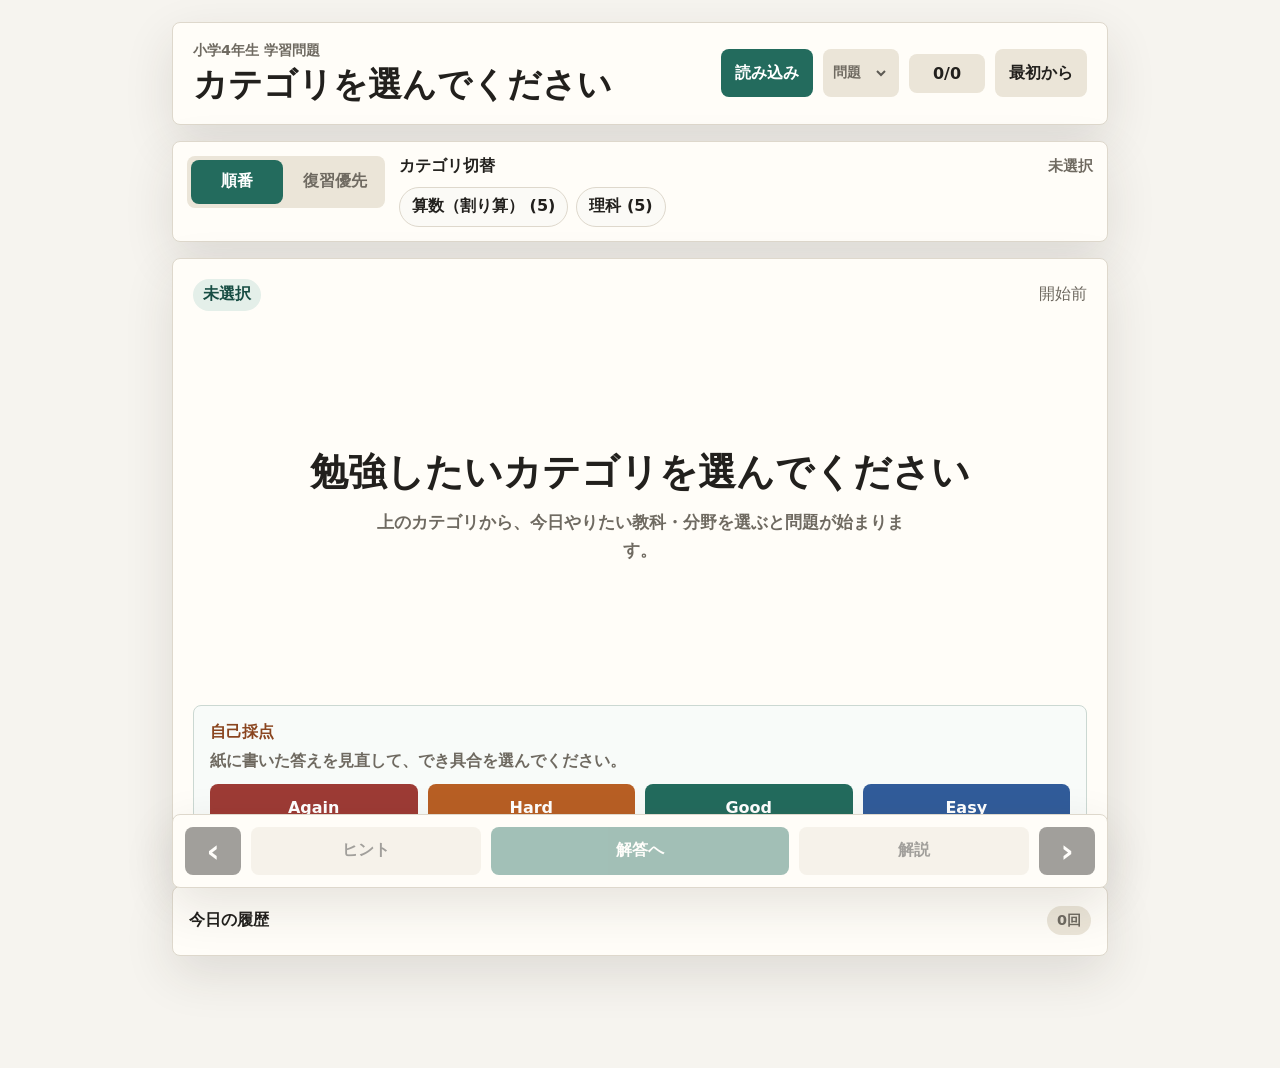
==== commit 79714be3: "Update study app angle category data" ====
--- a/index.html
+++ b/index.html
@@ -4,7 +4,7 @@
     <meta charset="utf-8">
     <meta name="viewport" content="width=device-width, initial-scale=1">
     <title>勉強アプリ</title>
-    <link rel="stylesheet" href="styles.css?v=20260614-5">
+    <link rel="stylesheet" href="styles.css?v=20260614-angles-1">
   </head>
   <body>
     <main class="app">
@@ -31,8 +31,8 @@
 
       <section class="study-settings" aria-label="学習設定">
         <div class="mode-switch" role="radiogroup" aria-label="学習モード">
-          <button type="button" class="mode-button active" id="sequentialModeButton" data-mode="sequential" aria-pressed="true">順番</button>
-          <button type="button" class="mode-button" id="adaptiveModeButton" data-mode="adaptive" aria-pressed="false">復習優先</button>
+          <button type="button" class="mode-button" id="sequentialModeButton" data-mode="sequential" aria-pressed="false">順番</button>
+          <button type="button" class="mode-button active" id="adaptiveModeButton" data-mode="adaptive" aria-pressed="true">復習優先</button>
         </div>
         <div class="category-panel">
           <div class="panel-row">
@@ -107,7 +107,7 @@
       </nav>
     </main>
 
-    <script src="questions-data.js?v=20260614-5"></script>
-    <script src="app.js?v=20260614-5"></script>
+    <script src="questions-data.js?v=20260614-angles-1"></script>
+    <script src="app.js?v=20260614-angles-1"></script>
   </body>
 </html>
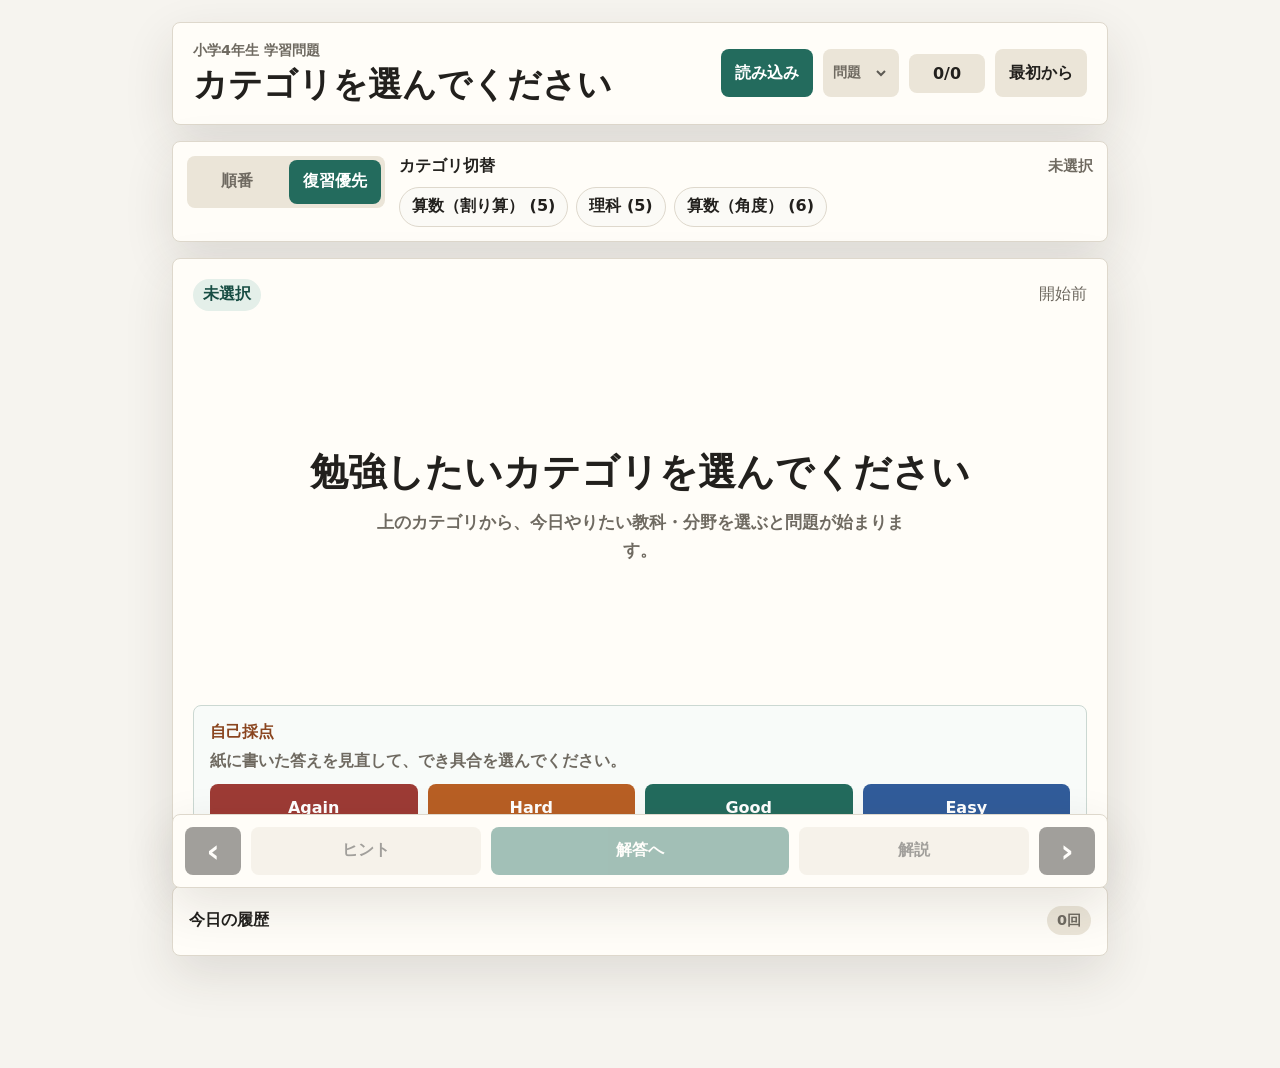
==== commit 28cadfc2: "Replace division category questions" ====
--- a/index.html
+++ b/index.html
@@ -4,7 +4,7 @@
     <meta charset="utf-8">
     <meta name="viewport" content="width=device-width, initial-scale=1">
     <title>勉強アプリ</title>
-    <link rel="stylesheet" href="styles.css?v=20260614-angles-1">
+    <link rel="stylesheet" href="styles.css?v=20260614-division-pages15-17">
   </head>
   <body>
     <main class="app">
@@ -107,7 +107,7 @@
       </nav>
     </main>
 
-    <script src="questions-data.js?v=20260614-angles-1"></script>
-    <script src="app.js?v=20260614-angles-1"></script>
+    <script src="questions-data.js?v=20260614-division-pages15-17"></script>
+    <script src="app.js?v=20260614-division-pages15-17"></script>
   </body>
 </html>
